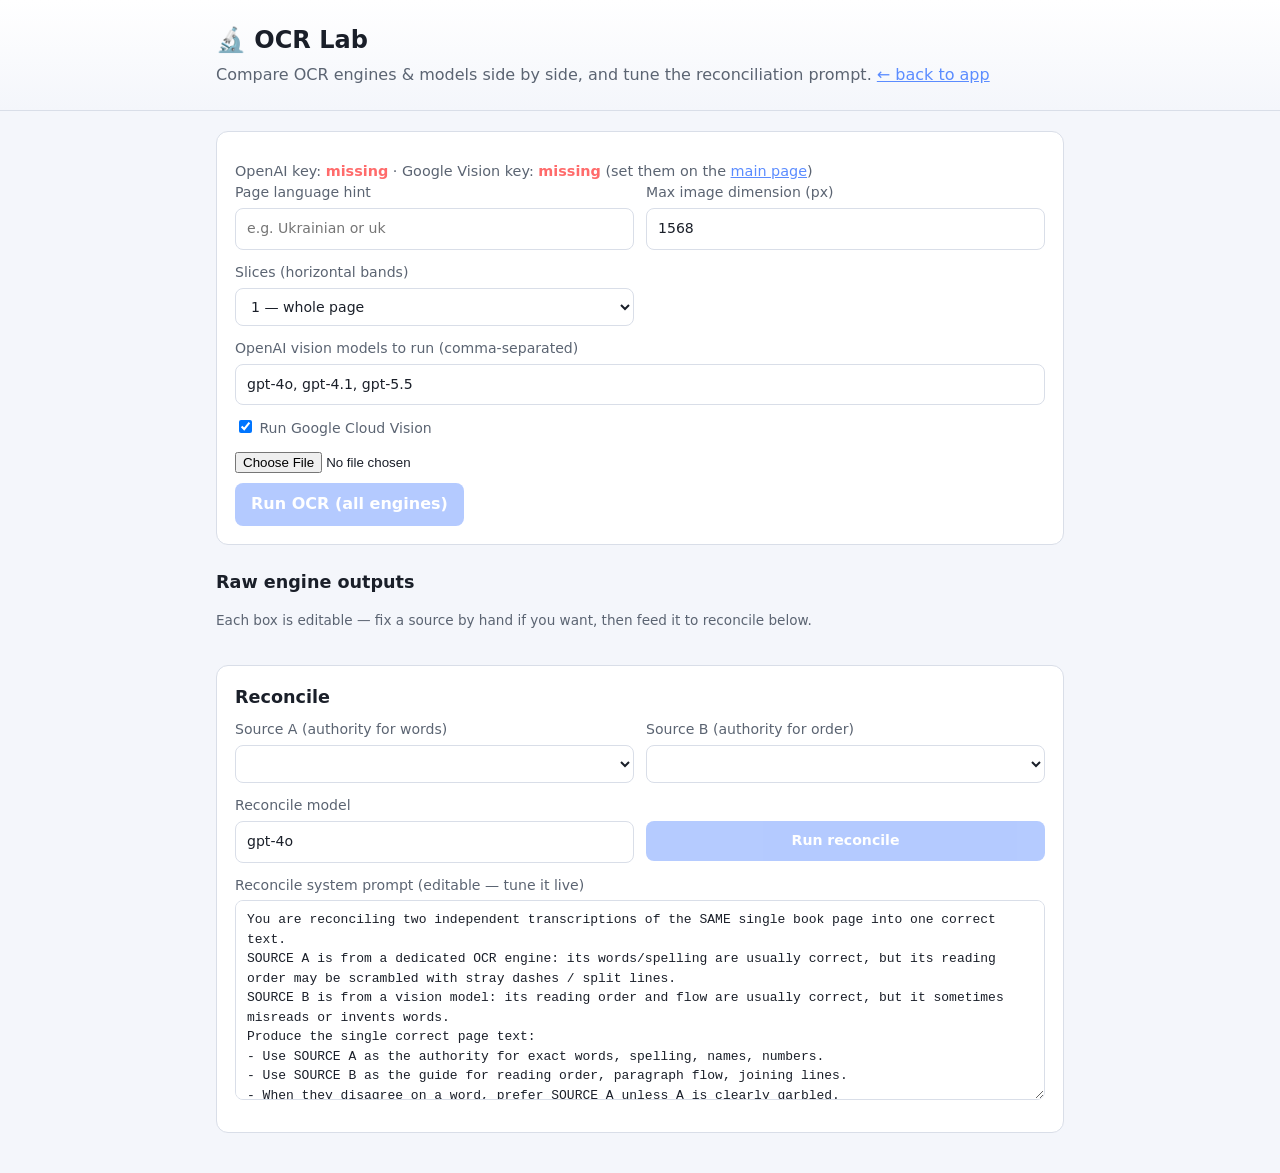
==== compare.html @ 03aed1ec "Add OCR Lab (compare.html): side-by-side engine/model comparison + slicing + live reconcile tuning" ====
<!DOCTYPE html>
<html lang="en">
<head>
  <meta charset="UTF-8" />
  <meta name="viewport" content="width=device-width, initial-scale=1.0" />
  <meta name="color-scheme" content="dark light" />
  <title>Scan2Speech — OCR Lab</title>
  <link rel="stylesheet" href="styles.css" />
  <style>
    .lab-grid { display: grid; grid-template-columns: repeat(auto-fill, minmax(320px, 1fr)); gap: 14px; margin-top: 14px; }
    .lab-card { background: var(--card); border: 1px solid var(--line); border-radius: 12px; padding: 12px; }
    .lab-card h3 { margin: 0 0 4px; font-size: 0.95rem; display: flex; align-items: center; gap: 8px; }
    .lab-meta { font-size: 0.75em; color: var(--muted); margin-bottom: 6px; }
    .lab-card textarea { width: 100%; min-height: 280px; resize: vertical; font: 13px/1.5 ui-monospace, monospace; white-space: pre-wrap; }
    .lab-card.err { border-color: var(--bad); }
    .lab-card .errmsg { color: var(--bad); font-size: 0.85em; }
    .lab-controls { display: grid; grid-template-columns: 1fr 1fr; gap: 12px; }
    .lab-controls label { display: flex; flex-direction: column; gap: 4px; font-size: 0.88em; color: var(--muted); }
    .lab-controls label.full { grid-column: 1 / -1; }
    .thumb-lab { max-width: 160px; max-height: 220px; border-radius: 8px; border: 1px solid var(--line); }
    .pill { font-size: 0.7em; padding: 1px 8px; border-radius: 999px; border: 1px solid var(--line); color: var(--muted); }
    @media (max-width: 560px) { .lab-controls { grid-template-columns: 1fr; } }
  </style>
</head>
<body>
  <header class="app-header">
    <div class="wrap">
      <h1>🔬 OCR Lab</h1>
      <p class="tagline">Compare OCR engines &amp; models side by side, and tune the reconciliation prompt. <a href="index.html">← back to app</a></p>
    </div>
  </header>

  <main class="wrap">
    <section class="card">
      <p id="keyStatus" class="status"></p>

      <div class="lab-controls">
        <label>Page language hint
          <input id="lang" type="text" spellcheck="false" placeholder="e.g. Ukrainian or uk" />
        </label>
        <label>Max image dimension (px)
          <input id="maxDim" type="number" min="768" max="4096" step="128" value="1568" />
        </label>
        <label>Slices (horizontal bands)
          <select id="slices">
            <option value="1">1 — whole page</option>
            <option value="2">2 bands</option>
            <option value="3">3 bands</option>
            <option value="4">4 bands</option>
          </select>
        </label>
        <label class="full">OpenAI vision models to run (comma-separated)
          <input id="models" type="text" spellcheck="false" value="gpt-4o, gpt-4.1, gpt-5.5" />
        </label>
        <label class="full"><span><input id="useGoogle" type="checkbox" checked /> Run Google Cloud Vision</span></label>
      </div>

      <div class="row" style="margin-top:12px">
        <input id="file" type="file" accept="image/*" />
        <img id="thumb" class="thumb-lab" hidden alt="page" />
      </div>
      <div class="row">
        <button id="runOcr" type="button" disabled>Run OCR (all engines)</button>
        <span id="ocrStatus" class="status push-right"></span>
      </div>
    </section>

    <section>
      <h2 class="sec-title">Raw engine outputs</h2>
      <p class="muted small">Each box is editable — fix a source by hand if you want, then feed it to reconcile below.</p>
      <div id="ocrResults" class="lab-grid"></div>
    </section>

    <section class="card" style="margin-top:20px">
      <h2>Reconcile</h2>
      <div class="lab-controls">
        <label>Source A (authority for words)
          <select id="srcA"></select>
        </label>
        <label>Source B (authority for order)
          <select id="srcB"></select>
        </label>
        <label>Reconcile model
          <input id="recModel" type="text" spellcheck="false" value="gpt-4o" />
        </label>
        <label>&nbsp;
          <button id="runReconcile" type="button" disabled>Run reconcile</button>
        </label>
        <label class="full">Reconcile system prompt (editable — tune it live)
          <textarea id="recPrompt" style="min-height:200px; font:13px/1.5 ui-monospace, monospace;"></textarea>
        </label>
      </div>
      <span id="recStatus" class="status"></span>
      <div id="reconcileResult" class="lab-grid"></div>
    </section>

    <div style="height:40px"></div>
  </main>

  <script src="compare.js"></script>
</body>
</html>
---- styles.css ----
:root {
  --bg: #0f1115;
  --bg-2: #171a21;
  --card: #1b1f28;
  --line: #2a2f3a;
  --fg: #e7eaf0;
  --muted: #9aa3b2;
  --accent: #5b8cff;
  --accent-2: #3f6fe0;
  --good: #3ecf8e;
  --warn: #f5b14c;
  --bad: #ff6b6b;
  --radius: 12px;
  --maxw: 880px;
}

* { box-sizing: border-box; }

html, body {
  margin: 0;
  padding: 0;
  background: var(--bg);
  color: var(--fg);
  font: 16px/1.55 system-ui, -apple-system, "Segoe UI", Roboto, sans-serif;
}

.wrap { max-width: var(--maxw); margin: 0 auto; padding: 0 16px; }

a { color: var(--accent); }

code {
  background: var(--bg-2);
  padding: 1px 5px;
  border-radius: 5px;
  font-size: 0.9em;
}

.muted { color: var(--muted); }
.small { font-size: 0.85em; }
.push-right { margin-left: auto; }

/* ── header ── */
.app-header {
  border-bottom: 1px solid var(--line);
  background: linear-gradient(180deg, #141821, #0f1115);
  padding: 22px 0;
}
.app-header h1 { margin: 0 0 4px; font-size: 1.5rem; }
.tagline { margin: 0; color: var(--muted); }

/* ── cards ── */
main { padding-bottom: 120px; }
.card, #pagesSection { margin-top: 20px; }
.card {
  background: var(--card);
  border: 1px solid var(--line);
  border-radius: var(--radius);
  padding: 18px;
}
.card h2, .sec-title { margin: 0 0 8px; font-size: 1.1rem; }
.sec-title { margin-top: 24px; }

/* ── forms ── */
input[type=text], input[type=password], input[type=number], select, textarea {
  background: var(--bg-2);
  color: var(--fg);
  border: 1px solid var(--line);
  border-radius: 8px;
  padding: 9px 11px;
  font: inherit;
  width: 100%;
}
input:focus, select:focus, textarea:focus, button:focus-visible, .dropzone:focus-visible {
  outline: 2px solid var(--accent);
  outline-offset: 1px;
}

.row { display: flex; gap: 8px; align-items: center; flex-wrap: wrap; margin-top: 10px; }
.row input[type=password], .row input[type=text] { flex: 1 1 220px; }
.actions { margin-top: 14px; }

button {
  background: var(--accent);
  color: #fff;
  border: 0;
  border-radius: 8px;
  padding: 9px 16px;
  font: inherit;
  font-weight: 600;
  cursor: pointer;
  white-space: nowrap;
}
button:hover { background: var(--accent-2); }
button:disabled { opacity: 0.45; cursor: not-allowed; }
button.ghost {
  background: transparent;
  color: var(--fg);
  border: 1px solid var(--line);
}
button.ghost:hover { background: var(--bg-2); }
button.ghost.danger { color: var(--bad); border-color: #4a2a2f; }

.status { margin: 10px 0 0; min-height: 1.2em; font-size: 0.9em; color: var(--muted); }
.status.ok { color: var(--good); }
.status.err { color: var(--bad); }

/* ── settings ── */
details#settings { margin-top: 14px; border-top: 1px solid var(--line); padding-top: 10px; }
summary { cursor: pointer; color: var(--accent); user-select: none; }
.settings-grid { display: grid; grid-template-columns: 1fr 1fr; gap: 14px; margin-top: 14px; }
.settings-grid label { display: flex; flex-direction: column; gap: 5px; font-size: 0.9em; color: var(--muted); }
.settings-grid label.full { grid-column: 1 / -1; }
.settings-grid .hint { font-size: 0.8em; color: var(--muted); }
#ttsModelCustom { margin-top: 6px; }

/* ── dropzone ── */
.dropzone {
  border: 2px dashed var(--line);
  border-radius: var(--radius);
  padding: 28px 16px;
  text-align: center;
  cursor: pointer;
  transition: border-color .15s, background .15s;
}
.dropzone:hover, .dropzone.drag { border-color: var(--accent); background: rgba(91,140,255,0.06); }
.dz-icon { font-size: 2rem; }
.dz-inner p { margin: 6px 0; }

/* ── pages ── */
.pages { list-style: none; margin: 14px 0 0; padding: 0; display: flex; flex-direction: column; gap: 14px; }
.page {
  display: grid;
  grid-template-columns: 96px 1fr;
  gap: 14px;
  background: var(--card);
  border: 1px solid var(--line);
  border-radius: var(--radius);
  padding: 14px;
}
.page.playing { border-color: var(--accent); box-shadow: 0 0 0 1px var(--accent) inset; }
.page .thumb {
  width: 96px; height: 128px;
  object-fit: cover;
  border-radius: 8px;
  background: var(--bg-2);
  border: 1px solid var(--line);
}
.page-body { min-width: 0; }
.page-head { display: flex; align-items: center; gap: 10px; flex-wrap: wrap; }
.page-num { font-weight: 700; }
.page-name { color: var(--muted); font-size: 0.85em; overflow: hidden; text-overflow: ellipsis; white-space: nowrap; max-width: 40%; }

.badge {
  font-size: 0.75em;
  padding: 2px 9px;
  border-radius: 999px;
  border: 1px solid var(--line);
  color: var(--muted);
  white-space: nowrap;
}
.badge.b-transcribing, .badge.b-generating { color: var(--warn); border-color: #4a3f24; }
.badge.b-transcribed { color: var(--accent); border-color: #2a3a5e; }
.badge.b-audio { color: var(--good); border-color: #244a37; }
.badge.b-error { color: var(--bad); border-color: #4a2a2f; }

.page textarea { margin-top: 10px; min-height: 96px; resize: vertical; line-height: 1.5; }
.page-actions { display: flex; gap: 8px; flex-wrap: wrap; margin-top: 10px; align-items: center; }
.page-actions button { padding: 6px 12px; font-size: 0.88em; }
.page-err { color: var(--bad); font-size: 0.85em; margin-top: 8px; }
.chips { font-size: 0.78em; color: var(--muted); }
.spinner {
  width: 13px; height: 13px; border-radius: 50%;
  border: 2px solid var(--line); border-top-color: var(--accent);
  display: inline-block; animation: spin .8s linear infinite; vertical-align: -2px;
}
@keyframes spin { to { transform: rotate(360deg); } }

/* ── player ── */
.player {
  position: fixed; left: 0; right: 0; bottom: 0;
  background: rgba(20,24,32,0.97);
  border-top: 1px solid var(--line);
  backdrop-filter: blur(8px);
  padding: 10px 0 calc(10px + env(safe-area-inset-bottom));
  z-index: 50;
}
.player-inner { display: flex; align-items: center; gap: 14px; }
.big-play {
  width: 52px; height: 52px; border-radius: 50%;
  font-size: 1.2rem; padding: 0; flex: 0 0 auto;
}
.player-mid { flex: 1 1 auto; min-width: 0; }
.p-now { font-size: 0.85em; color: var(--muted); white-space: nowrap; overflow: hidden; text-overflow: ellipsis; }
.seek { width: 100%; margin: 4px 0 0; accent-color: var(--accent); }
.p-times { display: flex; justify-content: space-between; font-size: 0.72em; color: var(--muted); }
.player-ctrls { display: flex; align-items: center; gap: 6px; flex: 0 0 auto; }
.player-ctrls .ghost { padding: 8px 10px; }
.speed { width: auto; padding: 6px 8px; }

/* ── toast ── */
.toast {
  position: fixed; left: 50%; bottom: 96px; transform: translateX(-50%);
  background: #2a1f24; color: var(--fg);
  border: 1px solid var(--bad);
  padding: 10px 16px; border-radius: 10px;
  max-width: 90%; z-index: 60; box-shadow: 0 6px 24px rgba(0,0,0,0.4);
}

.footer-space { height: 12px; }

/* ── responsive ── */
@media (max-width: 560px) {
  .settings-grid { grid-template-columns: 1fr; }
  .page { grid-template-columns: 64px 1fr; }
  .page .thumb { width: 64px; height: 86px; }
  .player-ctrls .ghost { padding: 8px; }
  .speed { padding: 6px 4px; }
}

@media (prefers-color-scheme: light) {
  :root {
    --bg: #f4f6fb; --bg-2: #fff; --card: #fff; --line: #d9dee8;
    --fg: #1a1f29; --muted: #5b6472;
  }
  .app-header { background: linear-gradient(180deg, #fff, #f4f6fb); }
  .toast { background: #fff; }
}
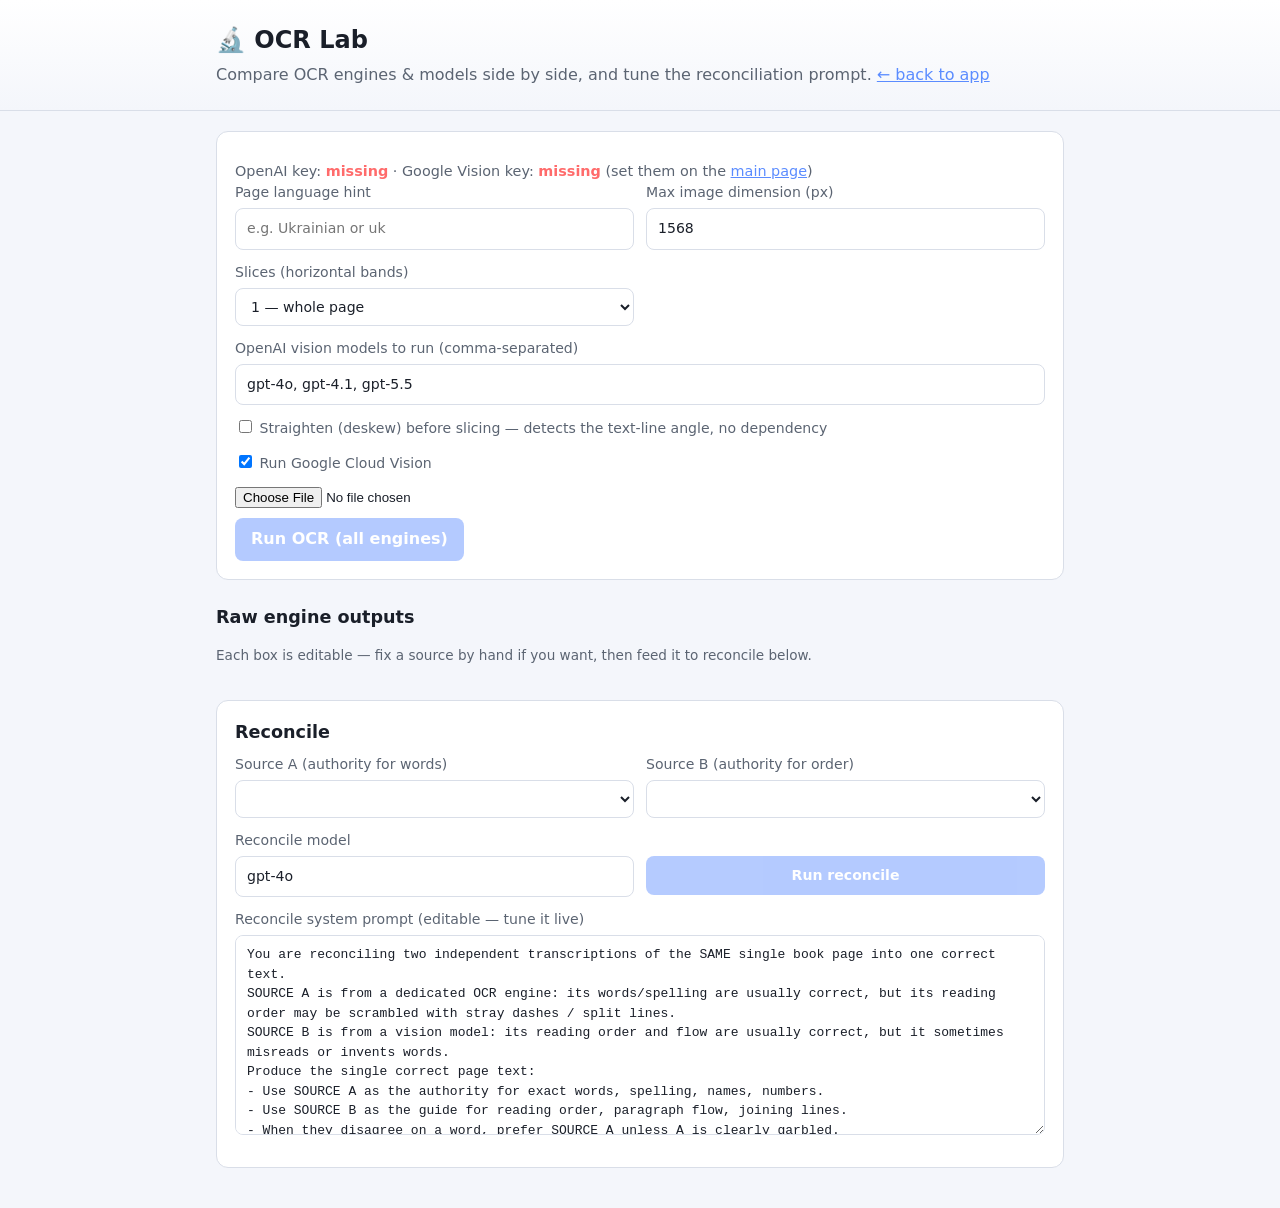
==== commit 439185c4: "OCR Lab: add dependency-free deskew (text-line angle) before slicing" ====
--- a/compare.html
+++ b/compare.html
@@ -52,6 +52,7 @@
         <label class="full">OpenAI vision models to run (comma-separated)
           <input id="models" type="text" spellcheck="false" value="gpt-4o, gpt-4.1, gpt-5.5" />
         </label>
+        <label class="full"><span><input id="deskew" type="checkbox" /> Straighten (deskew) before slicing — detects the text-line angle, no dependency</span></label>
         <label class="full"><span><input id="useGoogle" type="checkbox" checked /> Run Google Cloud Vision</span></label>
       </div>
 
